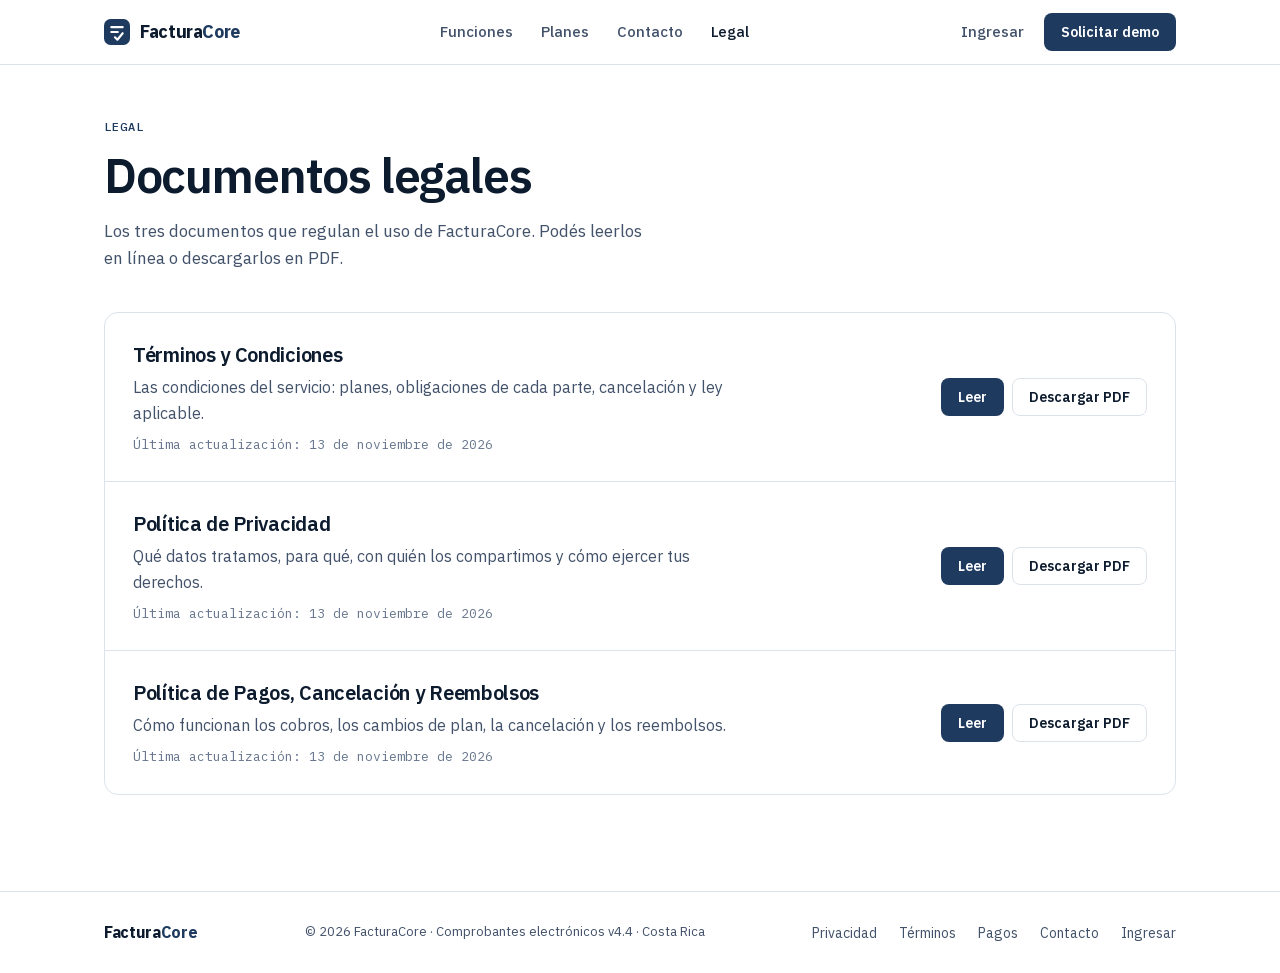
==== legal/index.html @ 4e0f31f1 "feat(site): redesign landing and publish legal documents as PDF - Rediseño de la portada: tipografía" ====
<!DOCTYPE html>
<html lang="es-CR">
<head>
<meta charset="UTF-8">
<meta name="viewport" content="width=device-width, initial-scale=1.0">
<title>Documentos legales · FacturaCore</title>
<meta name="description" content="Política de Privacidad, Términos y Condiciones y Política de Pagos de FacturaCore, para leer en línea o descargar en PDF.">
<meta name="theme-color" content="#1E3A5F">
<link rel="icon" type="image/svg+xml" href="/favicon.svg">
<link rel="stylesheet" href="/assets/site.css">
<link rel="stylesheet" href="/assets/legal.css">
</head>
<body>

<header class="nav">
  <div class="wrap nav-in">
    <a href="/" class="brand" aria-label="FacturaCore, inicio">
      <svg viewBox="0 0 32 32" aria-hidden="true"><rect width="32" height="32" rx="8" fill="#1E3A5F"/><path d="M9 10h14M9 16h8" stroke="#fff" stroke-width="2.6" stroke-linecap="round"/><path d="M13.5 22.5l3 3 6.5-8" fill="none" stroke="#fff" stroke-width="2.6" stroke-linecap="round" stroke-linejoin="round"/></svg>
      <span>Factura<b>Core</b></span>
    </a>
    <nav aria-label="Principal">
      <ul class="nav-links" id="nav-links">
        <li><a href="/#funciones">Funciones</a></li>
        <li><a href="/#planes">Planes</a></li>
        <li><a href="/#contacto">Contacto</a></li>
        <li><a href="/legal" aria-current="page">Legal</a></li>
        <li class="nav-only-mobile"><a href="https://app.facturacore.dedyn.io" target="_blank" rel="noopener">Ingresar</a></li>
      </ul>
    </nav>
    <div class="nav-actions">
      <a href="https://app.facturacore.dedyn.io" target="_blank" rel="noopener" class="nav-login">Ingresar</a>
      <a href="/#contacto" class="btn btn-primary btn-sm">Solicitar demo</a>
      <button class="nav-toggle" id="nav-toggle" type="button" aria-label="Abrir menú" aria-controls="nav-links" aria-expanded="false">
        <svg width="20" height="20" viewBox="0 0 24 24" fill="none" stroke="currentColor" stroke-width="2" stroke-linecap="round" aria-hidden="true"><path d="M4 7h16M4 12h16M4 17h16"/></svg>
      </button>
    </div>
  </div>
</header>

<main>
<div class="wrap">

  <header class="doc-head">
    <p class="eyebrow">Legal</p>
    <h1>Documentos legales</h1>
    <p class="lede">Los tres documentos que regulan el uso de FacturaCore. Podés leerlos en línea o descargarlos en PDF.</p>
  </header>

  <ul class="doc-list">
    <li>
      <div>
        <h2><a href="/legal/terminos">Términos y Condiciones</a></h2>
        <p>Las condiciones del servicio: planes, obligaciones de cada parte, cancelación y ley aplicable.</p>
        <p class="when">Última actualización: 13 de noviembre de 2026</p>
      </div>
      <div class="go">
        <a class="btn btn-primary btn-sm" href="/legal/terminos">Leer</a>
        <a class="btn btn-outline btn-sm" href="/legal/pdf/terminos-y-condiciones.pdf" download>Descargar PDF</a>
      </div>
    </li>
    <li>
      <div>
        <h2><a href="/legal/privacidad">Política de Privacidad</a></h2>
        <p>Qué datos tratamos, para qué, con quién los compartimos y cómo ejercer tus derechos.</p>
        <p class="when">Última actualización: 13 de noviembre de 2026</p>
      </div>
      <div class="go">
        <a class="btn btn-primary btn-sm" href="/legal/privacidad">Leer</a>
        <a class="btn btn-outline btn-sm" href="/legal/pdf/politica-de-privacidad.pdf" download>Descargar PDF</a>
      </div>
    </li>
    <li>
      <div>
        <h2><a href="/legal/pagos">Política de Pagos, Cancelación y Reembolsos</a></h2>
        <p>Cómo funcionan los cobros, los cambios de plan, la cancelación y los reembolsos.</p>
        <p class="when">Última actualización: 13 de noviembre de 2026</p>
      </div>
      <div class="go">
        <a class="btn btn-primary btn-sm" href="/legal/pagos">Leer</a>
        <a class="btn btn-outline btn-sm" href="/legal/pdf/politica-de-pagos.pdf" download>Descargar PDF</a>
      </div>
    </li>
  </ul>

</div>
</main>

<footer class="foot">
  <div class="wrap foot-in">
    <a href="/" class="brand"><span>Factura<b>Core</b></span></a>
    <p class="foot-copy">© 2026 FacturaCore · Comprobantes electrónicos v4.4 · Costa Rica</p>
    <ul class="foot-links">
      <li><a href="/legal/privacidad">Privacidad</a></li>
      <li><a href="/legal/terminos">Términos</a></li>
      <li><a href="/legal/pagos">Pagos</a></li>
      <li><a href="/#contacto">Contacto</a></li>
      <li><a href="https://app.facturacore.dedyn.io" target="_blank" rel="noopener">Ingresar</a></li>
    </ul>
  </div>
</footer>

<script src="/assets/site.js" defer></script>
</body>
</html>
---- assets/site.css ----
/* FacturaCore — estilos compartidos del sitio */

@font-face{font-family:'IBM Plex Sans';font-style:normal;font-weight:400 700;font-display:swap;src:url('/assets/fonts/ibm-plex-sans-400-700-latin.woff2') format('woff2');unicode-range:U+0000-00FF,U+0131,U+0152-0153,U+02BB-02BC,U+02C6,U+02DA,U+02DC,U+0304,U+0308,U+0329,U+2000-206F,U+20AC,U+2122,U+2191,U+2193,U+2212,U+2215,U+FEFF,U+FFFD}
@font-face{font-family:'IBM Plex Sans';font-style:normal;font-weight:400 700;font-display:swap;src:url('/assets/fonts/ibm-plex-sans-400-700-latin-ext.woff2') format('woff2');unicode-range:U+0100-02BA,U+02BD-02C5,U+02C7-02CC,U+02CE-02D7,U+02DD-02FF,U+0304,U+0308,U+0329,U+1D00-1DBF,U+1E00-1E9F,U+1EF2-1EFF,U+2020,U+20A0-20AB,U+20AD-20C4,U+2113,U+2C60-2C7F,U+A720-A7FF}
@font-face{font-family:'IBM Plex Mono';font-style:normal;font-weight:400;font-display:swap;src:url('/assets/fonts/ibm-plex-mono-400-latin.woff2') format('woff2');unicode-range:U+0000-00FF,U+0131,U+0152-0153,U+02BB-02BC,U+02C6,U+02DA,U+02DC,U+0304,U+0308,U+0329,U+2000-206F,U+20AC,U+2122,U+2191,U+2193,U+2212,U+2215,U+FEFF,U+FFFD}
@font-face{font-family:'IBM Plex Mono';font-style:normal;font-weight:400;font-display:swap;src:url('/assets/fonts/ibm-plex-mono-400-latin-ext.woff2') format('woff2');unicode-range:U+0100-02BA,U+02BD-02C5,U+02C7-02CC,U+02CE-02D7,U+02DD-02FF,U+0304,U+0308,U+0329,U+1D00-1DBF,U+1E00-1E9F,U+1EF2-1EFF,U+2020,U+20A0-20AB,U+20AD-20C4,U+2113,U+2C60-2C7F,U+A720-A7FF}
@font-face{font-family:'IBM Plex Mono';font-style:normal;font-weight:500;font-display:swap;src:url('/assets/fonts/ibm-plex-mono-500-latin.woff2') format('woff2');unicode-range:U+0000-00FF,U+0131,U+0152-0153,U+02BB-02BC,U+02C6,U+02DA,U+02DC,U+0304,U+0308,U+0329,U+2000-206F,U+20AC,U+2122,U+2191,U+2193,U+2212,U+2215,U+FEFF,U+FFFD}
@font-face{font-family:'IBM Plex Mono';font-style:normal;font-weight:500;font-display:swap;src:url('/assets/fonts/ibm-plex-mono-500-latin-ext.woff2') format('woff2');unicode-range:U+0100-02BA,U+02BD-02C5,U+02C7-02CC,U+02CE-02D7,U+02DD-02FF,U+0304,U+0308,U+0329,U+1D00-1DBF,U+1E00-1E9F,U+1EF2-1EFF,U+2020,U+20A0-20AB,U+20AD-20C4,U+2113,U+2C60-2C7F,U+A720-A7FF}

*,*::before,*::after{box-sizing:border-box;margin:0;padding:0}

:root{
  color-scheme:light;
  --paper:#FFFFFF;
  --wash:#F5F7FA;
  --tint:#EAF0F7;
  --ink:#0D1B2E;
  --ink-2:#42526A;
  --ink-3:#66758C;
  --line:#DCE2EA;
  --line-2:#EDF0F5;
  --blue:#1E3A5F;
  --blue-d:#152B48;
  --blue-soft:#C9D7E8;
  --amber:#8A5300;
  --amber-bg:#FCEFD3;
  --red:#B3261E;
  --red-bg:#FBE4E1;
  --sans:'IBM Plex Sans',system-ui,-apple-system,'Segoe UI',Roboto,sans-serif;
  --mono:'IBM Plex Mono',ui-monospace,SFMono-Regular,Menlo,Consolas,monospace;
  --wrap:1120px;
  --nav-h:64px;
}

html{scroll-behavior:smooth;-webkit-text-size-adjust:100%}
body{font-family:var(--sans);font-size:1rem;line-height:1.6;color:var(--ink);background:var(--paper);-webkit-font-smoothing:antialiased}
img,svg{max-width:100%}
a{color:var(--blue)}
[hidden]{display:none!important}
:focus-visible{outline:2px solid var(--blue);outline-offset:3px;border-radius:4px}

.wrap{max-width:var(--wrap);margin-inline:auto;padding-inline:24px}
.eyebrow{font-family:var(--mono);font-size:.75rem;font-weight:500;letter-spacing:.08em;text-transform:uppercase;color:var(--blue)}
.title{font-size:clamp(1.75rem,1.2rem + 2vw,2.5rem);font-weight:600;letter-spacing:-.025em;line-height:1.12;text-wrap:balance}
.eyebrow + .title{margin-top:12px}
.lede{font-size:1.0625rem;color:var(--ink-2);max-width:56ch}
.num{font-family:var(--mono);font-variant-numeric:tabular-nums}

/* ── Botones ── */
.btn{display:inline-flex;align-items:center;justify-content:center;gap:8px;min-height:46px;padding:0 22px;border-radius:8px;border:1px solid transparent;font:600 .9375rem/1 var(--sans);text-decoration:none;white-space:nowrap;cursor:pointer;transition:background-color .15s,border-color .15s,color .15s}
.btn-primary{background:var(--blue);color:#fff}
.btn-primary:hover{background:var(--blue-d)}
.btn-outline{background:var(--paper);color:var(--ink);border-color:var(--line)}
.btn-outline:hover{border-color:var(--blue);color:var(--blue)}
.btn-light{background:#fff;color:var(--blue)}
.btn-light:hover{background:var(--tint)}
.btn-sm{min-height:38px;padding:0 16px;font-size:.875rem}

/* ── Navegación ── */
.nav{position:sticky;top:0;z-index:50;background:rgba(255,255,255,.94);backdrop-filter:saturate(1.4) blur(10px);border-bottom:1px solid var(--line)}
.nav-in{height:var(--nav-h);display:flex;align-items:center;justify-content:space-between;gap:24px}
.brand{display:inline-flex;align-items:center;gap:10px;font-size:1.125rem;font-weight:700;letter-spacing:-.02em;color:var(--ink);text-decoration:none}
.brand svg{width:26px;height:26px;flex-shrink:0}
.brand b{font-weight:700;color:var(--blue)}
.nav-links{display:flex;align-items:center;gap:28px;list-style:none}
.nav-links a{font-size:.9375rem;font-weight:500;color:var(--ink-2);text-decoration:none}
.nav-links a:hover,.nav-links a[aria-current="page"]{color:var(--ink)}
.nav-actions{display:flex;align-items:center;gap:8px}
.nav-login{font-size:.9375rem;font-weight:500;color:var(--ink-2);text-decoration:none;padding:8px 12px;border-radius:8px}
.nav-login:hover{color:var(--ink);background:var(--wash)}
.nav-toggle{display:none;width:42px;height:42px;align-items:center;justify-content:center;background:none;border:1px solid var(--line);border-radius:8px;color:var(--ink);cursor:pointer}
.nav-only-mobile{display:none}

/* ── Hero ── */
.hero-head{padding-block:76px 0;text-align:center}
.hero-head .eyebrow{color:var(--ink-2);letter-spacing:.06em}
.hero-head h1{margin:18px auto 0;font-size:clamp(2.25rem,1.1rem + 4.6vw,4rem);font-weight:600;letter-spacing:-.035em;line-height:1.04;text-wrap:balance}
.hero-head h1 span{color:var(--blue)}
.hero-head .lede{margin:22px auto 0;font-size:clamp(1.0625rem,1rem + .3vw,1.1875rem);max-width:46ch}
.hero-actions{margin-top:30px;display:flex;flex-wrap:wrap;justify-content:center;gap:12px}

.hero-stage{margin-top:56px;padding-bottom:64px;border-bottom:1px solid var(--line);
  background:
    linear-gradient(var(--paper),var(--paper)) top/100% 140px no-repeat,
    repeating-linear-gradient(to bottom,transparent 0 31px,rgba(30,58,95,.07) 31px 32px),
    var(--tint)}
.stage-caption{margin-top:18px;text-align:center;font-family:var(--mono);font-size:.75rem;color:var(--ink-2)}

/* ── Vista ilustrativa del sistema ── */
.app{max-width:980px;margin-inline:auto;background:var(--paper);border:1px solid var(--line);border-radius:14px;overflow:hidden;box-shadow:0 1px 2px rgba(13,27,46,.06),0 28px 60px -28px rgba(13,27,46,.38)}
.app-bar{position:relative;display:flex;align-items:center;height:42px;padding-inline:16px;background:var(--wash);border-bottom:1px solid var(--line)}
.app-dots{display:flex;gap:6px}
.app-dots i{width:10px;height:10px;border-radius:50%;background:var(--line)}
.app-name{position:absolute;inset-inline:0;text-align:center;font-size:.8125rem;font-weight:500;color:var(--ink-3);pointer-events:none}
.app-body{display:grid;grid-template-columns:188px minmax(0,1fr)}
.app-side{padding:18px 12px;background:var(--wash);border-right:1px solid var(--line)}
.app-side .brand{font-size:.9375rem;padding:0 8px 14px;margin-bottom:10px;border-bottom:1px solid var(--line);display:flex}
.app-side ul{list-style:none;display:grid;gap:2px}
.app-side li{display:flex;align-items:center;gap:10px;padding:9px 10px;border-radius:7px;font-size:.875rem;font-weight:500;color:var(--ink-2);white-space:nowrap}
.app-side li svg{width:16px;height:16px;flex-shrink:0}
.app-side li.on{background:var(--paper);color:var(--blue);font-weight:600;box-shadow:inset 0 0 0 1px var(--line)}
.app-main{padding:24px 28px 26px;min-width:0}
.app-head{display:flex;align-items:baseline;justify-content:space-between;gap:12px;flex-wrap:wrap}
.app-head h2{font-size:1.125rem;font-weight:600;letter-spacing:-.01em}
.app-head span{font-family:var(--mono);font-size:.8125rem;color:var(--ink-3)}
.stats{margin-top:18px;display:grid;grid-template-columns:repeat(4,minmax(0,1fr));border:1px solid var(--line);border-radius:10px;overflow:hidden}
.stat{padding:14px 16px;border-left:1px solid var(--line)}
.stat:first-child{border-left:0}
.stat dt{font-size:.8125rem;color:var(--ink-2)}
.stat dd{margin-top:4px;font-family:var(--mono);font-size:1.75rem;font-weight:500;line-height:1.1;font-variant-numeric:tabular-nums}
.stat .is-blue{color:var(--blue)}
.stat .is-amber{color:var(--amber)}
.stat .is-red{color:var(--red)}

.chart-card{margin-top:22px}
.chart-title{display:flex;align-items:baseline;justify-content:space-between;gap:12px;font-size:.9375rem;font-weight:600}
.chart-title span{font-family:var(--mono);font-size:.75rem;font-weight:400;color:var(--ink-3)}
.chart{margin-top:14px;display:grid;grid-template-columns:auto minmax(0,1fr);column-gap:12px}
.chart-y{height:150px;display:flex;flex-direction:column;justify-content:space-between;text-align:right;font-family:var(--mono);font-size:.6875rem;line-height:1;color:var(--ink-3)}
.chart-y span:first-child{transform:translateY(-35%)}
.chart-y span:nth-child(2){transform:translateY(0)}
.chart-y span:last-child{transform:translateY(35%)}
.chart-plot{height:150px;display:flex;align-items:flex-end;gap:clamp(8px,2.4vw,26px);padding-inline:clamp(6px,2vw,22px);
  background:linear-gradient(var(--line),var(--line)) 0 0/100% 1px no-repeat,linear-gradient(var(--line-2),var(--line-2)) 0 50%/100% 1px no-repeat,linear-gradient(var(--line),var(--line)) 0 100%/100% 1px no-repeat}
.chart-plot i{position:relative;flex:1;border-radius:4px 4px 0 0;background:var(--blue-soft)}
.chart-plot i.now{background:var(--blue)}
.chart-plot i b{position:absolute;bottom:calc(100% + 6px);left:50%;transform:translateX(-50%);font:500 .75rem/1 var(--mono);color:var(--blue);white-space:nowrap}
.chart-x{grid-column:2;margin-top:8px;display:flex;gap:clamp(8px,2.4vw,26px);padding-inline:clamp(6px,2vw,22px);font-family:var(--mono);font-size:.6875rem;color:var(--ink-3)}
.chart-x span{flex:1;text-align:center}

/* ── Secciones ── */
.section{padding-block:96px}
.section-head{max-width:720px}
.section-head .title{margin-top:12px}
.section-head .lede{margin-top:14px}

/* ── Funciones ── */
.features{margin-top:24px}
.feature{display:grid;grid-template-columns:minmax(0,5fr) minmax(0,6fr);gap:clamp(32px,6vw,88px);align-items:center;padding-block:56px;border-top:1px solid var(--line)}
.feature:first-child{border-top:0}
.feature.flip .feature-art{order:-1}
.feature h3{margin-top:12px;font-size:clamp(1.5rem,1.2rem + 1.1vw,1.9375rem);font-weight:600;letter-spacing:-.02em;line-height:1.15;text-wrap:balance}
.feature p{margin-top:14px;color:var(--ink-2);max-width:44ch}
.feature-art{padding:clamp(18px,3.2vw,36px);border-radius:14px;background:repeating-linear-gradient(to bottom,transparent 0 31px,rgba(30,58,95,.06) 31px 32px),var(--wash)}

.panel{background:var(--paper);border:1px solid var(--line);border-radius:10px;box-shadow:0 14px 30px -20px rgba(13,27,46,.3)}
.panel-head{display:flex;align-items:center;justify-content:space-between;gap:12px;padding:12px 16px;border-bottom:1px solid var(--line);font-size:.875rem;font-weight:600}
.chip{display:inline-flex;align-items:center;gap:6px;padding:5px 10px;border-radius:6px;background:var(--tint);color:var(--blue);font-size:.75rem;font-weight:600;white-space:nowrap}
.chip-solid{background:var(--blue);color:#fff}
.kv{display:flex;align-items:baseline;justify-content:space-between;gap:16px;padding:11px 16px;border-bottom:1px solid var(--line-2);font-size:.875rem}
.kv:last-child{border-bottom:0}
.kv dt{color:var(--ink-2)}
.kv dd{font-family:var(--mono);font-variant-numeric:tabular-nums;text-align:right}
.kv dd.muted{font-family:var(--sans);color:var(--ink-3)}
.kv.total{border-top:1px solid var(--line);background:var(--wash)}
.kv.total dt{font-weight:600;color:var(--ink)}
.kv.total dd{font-size:1.0625rem;font-weight:500;color:var(--blue)}
.kv.lead dd{font-size:1.375rem;font-weight:500;color:var(--blue)}

.track{list-style:none;display:grid;grid-template-columns:repeat(3,1fr);margin-top:14px;padding:14px 8px 12px;background:var(--paper);border:1px solid var(--line);border-radius:10px}
.track li{position:relative;padding-top:20px;text-align:center;font-size:.75rem;font-weight:500;color:var(--ink-2);line-height:1.3}
.track li::before{content:'';position:absolute;top:0;left:50%;width:10px;height:10px;margin-left:-5px;border-radius:50%;background:var(--blue);z-index:1}
.track li::after{content:'';position:absolute;top:4px;left:-50%;width:100%;height:2px;background:var(--blue)}
.track li:first-child::after{display:none}
.track li.now{color:var(--blue);font-weight:600}
.track li.now::before{box-shadow:0 0 0 4px var(--tint)}

.orgs{list-style:none}
.orgs li{display:flex;align-items:center;gap:12px;padding:13px 16px;border-bottom:1px solid var(--line-2);font-size:.875rem;color:var(--ink-2)}
.orgs li:last-child{border-bottom:0}
.orgs li::before{content:'';width:28px;height:28px;border-radius:7px;background:var(--line-2);flex-shrink:0}
.orgs li span{margin-left:auto;font-size:.75rem;color:var(--ink-3)}
.orgs li.on{color:var(--ink);font-weight:600;background:var(--wash)}
.orgs li.on::before{background:var(--blue)}
.orgs li.on span{color:var(--blue);font-weight:600}

/* ── Planes ── */
.plans-section{background:var(--wash);border-block:1px solid var(--line)}
.plans{margin-top:44px;display:grid;grid-template-columns:repeat(3,minmax(0,1fr));background:var(--paper);border:1px solid var(--line);border-radius:14px;overflow:hidden}
.plan{display:flex;flex-direction:column;padding:32px 28px 28px;border-left:1px solid var(--line)}
.plan:first-child{border-left:0}
.plan h3{font-size:1.25rem;font-weight:600;letter-spacing:-.01em}
.plan-for{margin-top:4px;min-height:3.1em;font-size:.9375rem;color:var(--ink-2);line-height:1.5}
.plan-price{margin-top:18px;display:flex;align-items:baseline;flex-wrap:wrap;gap:4px 8px}
.plan-price strong{font-family:var(--mono);font-size:clamp(2rem,1.6rem + 1.2vw,2.5rem);font-weight:500;letter-spacing:-.03em;line-height:1;font-variant-numeric:tabular-nums}
.plan-price span{font-size:.9375rem;color:var(--ink-2)}
.plan-tax{margin-top:6px;font-family:var(--mono);font-size:.8125rem;color:var(--ink-3)}
.plan-specs{margin:22px 0 26px;border-top:1px solid var(--line)}
.plan-specs div{display:flex;justify-content:space-between;gap:16px;padding:11px 0;border-bottom:1px solid var(--line-2);font-size:.9375rem}
.plan-specs dt{color:var(--ink-2)}
.plan-specs dd{font-weight:600;text-align:right}
.plan-specs dd small{display:block;font-size:.8125rem;font-weight:400;color:var(--ink-2)}
.plan .btn{margin-top:auto}
.includes{margin-top:20px;padding:24px 28px;background:var(--paper);border:1px solid var(--line);border-radius:14px}
.includes h3{font-size:.9375rem;font-weight:600}
.includes ul{margin-top:14px;list-style:none;display:grid;grid-template-columns:repeat(auto-fit,minmax(280px,1fr));gap:10px 28px}
.includes li{position:relative;padding-left:26px;font-size:.9375rem;color:var(--ink-2)}
.includes li::before{content:'';position:absolute;left:0;top:.28em;width:16px;height:16px;background:var(--blue);-webkit-mask:url("data:image/svg+xml,%3Csvg xmlns='http://www.w3.org/2000/svg' viewBox='0 0 24 24' fill='none' stroke='black' stroke-width='3' stroke-linecap='round' stroke-linejoin='round'%3E%3Cpath d='M4.5 12.75l6 6 9-13.5'/%3E%3C/svg%3E") center/contain no-repeat;mask:url("data:image/svg+xml,%3Csvg xmlns='http://www.w3.org/2000/svg' viewBox='0 0 24 24' fill='none' stroke='black' stroke-width='3' stroke-linecap='round' stroke-linejoin='round'%3E%3Cpath d='M4.5 12.75l6 6 9-13.5'/%3E%3C/svg%3E") center/contain no-repeat}
.plans-note{margin-top:18px;font-size:.875rem;color:var(--ink-2);max-width:78ch}

/* ── Contacto y pasos ── */
.start{display:grid;grid-template-columns:minmax(0,6fr) minmax(0,5fr);gap:clamp(32px,6vw,80px);align-items:start}
.steps{margin-top:32px;list-style:none;counter-reset:paso}
.steps li{counter-increment:paso;display:grid;grid-template-columns:52px minmax(0,1fr);gap:4px 16px;padding-block:22px;border-top:1px solid var(--line)}
.steps li:last-child{border-bottom:1px solid var(--line)}
.steps li::before{content:counter(paso,decimal-leading-zero);grid-row:span 2;font-family:var(--mono);font-size:1.125rem;font-weight:500;color:var(--blue);line-height:1.5}
.steps strong{font-size:1.0625rem;font-weight:600}
.steps p{color:var(--ink-2)}
.cta{scroll-margin-top:calc(var(--nav-h) + 24px);padding:clamp(28px,4vw,44px);border-radius:14px;background:var(--blue);color:#fff}
.cta h2{font-size:clamp(1.625rem,1.3rem + 1.2vw,2.125rem);font-weight:600;letter-spacing:-.025em;line-height:1.12}
.cta p{margin-top:12px;color:#D6E0EC;max-width:36ch}
.cta .btn{margin-top:26px}
.cta-mail{display:block;margin-top:18px;font-family:var(--mono);font-size:.875rem;color:#D6E0EC;overflow-wrap:anywhere}
.cta-mail a{color:#fff}

/* ── Pie ── */
.foot{border-top:1px solid var(--line);background:var(--paper)}
.foot-in{display:flex;flex-wrap:wrap;align-items:center;justify-content:space-between;gap:16px 32px;padding-block:28px}
.foot .brand{font-size:1rem}
.foot-copy{font-size:.8125rem;color:var(--ink-2)}
.foot-links{display:flex;flex-wrap:wrap;gap:8px 22px;list-style:none}
.foot-links a{font-size:.875rem;color:var(--ink-2);text-decoration:none}
.foot-links a:hover{color:var(--ink);text-decoration:underline}

section[id],[id].anchor{scroll-margin-top:calc(var(--nav-h) + 16px)}

/* ── Adaptación ── */
@media(max-width:900px){
  .feature,.start{grid-template-columns:minmax(0,1fr)}
  .feature.flip .feature-art{order:0}
  .feature{padding-block:44px}
  .plans{grid-template-columns:minmax(0,1fr)}
  .plan{border-left:0;border-top:1px solid var(--line)}
  .plan:first-child{border-top:0}
  .plan-for{min-height:0}
  .section{padding-block:72px}
}
@media(max-width:760px){
  .nav-links{display:none;position:absolute;top:100%;left:0;right:0;flex-direction:column;align-items:stretch;gap:0;padding:6px 24px 14px;background:var(--paper);border-bottom:1px solid var(--line);box-shadow:0 18px 30px -18px rgba(13,27,46,.25)}
  .nav-links.open{display:flex}
  .nav-links a{display:block;padding:13px 0;border-bottom:1px solid var(--line-2);font-size:1rem}
  .nav-links li:last-child a{border-bottom:0}
  .nav-toggle{display:inline-flex}
  .nav-login{display:none}
  .nav-only-mobile{display:block}
  .hero-head{padding-top:52px}
  .hero-stage{margin-top:40px;padding-bottom:44px;background-size:100% 90px,auto,auto}
  .app-body{grid-template-columns:minmax(0,1fr)}
  .app-side{display:none}
  .app-main{padding:18px 16px 20px}
  .stats{grid-template-columns:repeat(2,minmax(0,1fr))}
  .stat:nth-child(odd){border-left:0}
  .stat:nth-child(n+3){border-top:1px solid var(--line)}
  .stat dd{font-size:1.5rem}
  .plan{padding:26px 20px 24px}
  .includes{padding:20px}
}
@media(max-width:420px){
  .hero-actions .btn{width:100%}
  .nav-in{gap:10px}
  .nav .brand{gap:8px;font-size:1rem}
  .nav .brand svg{width:22px;height:22px}
  .nav-actions .btn{padding-inline:12px;font-size:.8125rem}
  .nav-toggle{width:38px;height:38px}
}
@media(prefers-reduced-motion:reduce){
  html{scroll-behavior:auto}
  *,*::before,*::after{transition:none!important}
}
---- assets/legal.css ----
/* FacturaCore — documentos legales: lectura en pantalla, visor PDF e impresión */

.print-head{display:none}

.doc-head{padding-top:52px}
.crumbs{font-family:var(--mono);font-size:.8125rem;color:var(--ink-3)}
.crumbs a{color:var(--ink-2);text-decoration:none}
.crumbs a:hover{text-decoration:underline}
.doc-head h1{margin-top:14px;max-width:20ch;font-size:clamp(2rem,1.3rem + 2.6vw,3rem);font-weight:600;letter-spacing:-.03em;line-height:1.08;text-wrap:balance}
.doc-head .lede{margin-top:16px}
.doc-meta{margin-top:20px;display:flex;flex-wrap:wrap;gap:4px 28px;font-family:var(--mono);font-size:.8125rem;color:var(--ink-2)}

.doc-bar{margin-top:32px;display:flex;flex-wrap:wrap;align-items:flex-end;justify-content:space-between;gap:8px 16px;border-bottom:1px solid var(--line)}
.tabs{display:flex;gap:4px}
.tab{appearance:none;margin-bottom:-1px;padding:12px 14px;background:none;border:0;border-bottom:2px solid transparent;font:600 .9375rem/1.2 var(--sans);color:var(--ink-2);cursor:pointer}
.tab:hover{color:var(--ink)}
.tab[aria-selected="true"]{color:var(--blue);border-bottom-color:var(--blue)}
.doc-bar .btn{margin-bottom:10px}

.doc-layout{display:grid;grid-template-columns:220px minmax(0,1fr);gap:64px;align-items:start;padding-block:40px 96px}
.doc-layout.is-pdf{grid-template-columns:minmax(0,1fr)}
.doc-layout.is-pdf .toc{display:none}

.toc{position:sticky;top:calc(var(--nav-h) + 24px);max-height:calc(100vh - var(--nav-h) - 48px);overflow:auto}
.toc-label{margin-bottom:10px;font-family:var(--mono);font-size:.75rem;font-weight:500;letter-spacing:.08em;text-transform:uppercase;color:var(--ink-3)}
.toc a{display:block;padding:6px 0 6px 14px;border-left:2px solid var(--line);font-size:.875rem;line-height:1.35;color:var(--ink-2);text-decoration:none}
.toc a:hover{color:var(--ink)}
.toc a.active{border-left-color:var(--blue);color:var(--blue);font-weight:600}

/* ── Texto del documento ── */
.doc{max-width:720px}
.doc section{padding-top:40px;scroll-margin-top:calc(var(--nav-h) + 8px)}
.doc h2{display:flex;gap:12px;font-size:1.3125rem;font-weight:600;letter-spacing:-.015em;line-height:1.25}
.doc h2 .n{flex-shrink:0;min-width:1.6em;padding-top:.22em;font-family:var(--mono);font-size:.9375rem;font-weight:500;letter-spacing:0;color:var(--blue)}
.doc p{margin-top:12px;color:var(--ink-2)}
.doc ul,.doc ol{margin-top:12px;padding-left:22px;color:var(--ink-2)}
.doc li{margin-top:6px}
.doc strong{font-weight:600;color:var(--ink)}
.doc a{text-underline-offset:2px}

.summary{padding:22px 24px;border-radius:12px;background:var(--tint)}
.summary h2{display:block;font-family:var(--mono);font-size:.75rem;font-weight:500;letter-spacing:.08em;text-transform:uppercase;color:var(--blue)}
.summary ul{margin-top:10px;color:var(--ink)}
.summary .fine{margin-top:12px;font-size:.875rem;color:var(--ink-2)}

.tw{margin-top:16px;overflow-x:auto;border:1px solid var(--line);border-radius:10px}
.doc table{width:100%;min-width:520px;border-collapse:collapse;font-size:.9375rem}
.doc th{padding:10px 14px;background:var(--wash);border-bottom:1px solid var(--line);text-align:left;font-size:.8125rem;font-weight:600;color:var(--ink-2)}
.doc td{padding:12px 14px;border-bottom:1px solid var(--line-2);vertical-align:top;color:var(--ink-2);line-height:1.5}
.doc tr:last-child td{border-bottom:0}
.doc td.num,.doc th.num{font-family:var(--mono);font-variant-numeric:tabular-nums;white-space:nowrap;text-align:right}
.doc td.num.total{font-weight:500;color:var(--ink)}

.contact-card{margin-top:16px;padding:18px 20px;border:1px solid var(--line);border-radius:10px;background:var(--wash);font-size:.9375rem;line-height:1.8;color:var(--ink-2)}

.doc-others{margin-top:56px;padding-top:28px;border-top:1px solid var(--line)}
.doc-others h2{display:block;font-family:var(--mono);font-size:.75rem;font-weight:500;letter-spacing:.08em;text-transform:uppercase;color:var(--ink-3)}
.doc-others ul{margin-top:12px;padding:0;list-style:none;display:flex;flex-wrap:wrap;gap:8px 24px}
.doc-others li{margin:0}
.doc-others a{font-weight:600;text-decoration:none}
.doc-others a:hover{text-decoration:underline}

/* ── Visor PDF ── */
.viewer{border:1px solid var(--line);border-radius:12px;overflow:hidden;background:#E6EAF0}
.pv-bar{display:flex;flex-wrap:wrap;align-items:center;justify-content:space-between;gap:8px 16px;padding:10px 14px;background:var(--paper);border-bottom:1px solid var(--line)}
.pv-group{display:flex;align-items:center;gap:8px}
.pv-btn{display:inline-flex;align-items:center;justify-content:center;width:36px;height:36px;background:var(--paper);border:1px solid var(--line);border-radius:8px;font:500 1.125rem/1 var(--mono);color:var(--ink);cursor:pointer}
.pv-btn:hover:not(:disabled){border-color:var(--blue);color:var(--blue)}
.pv-btn:disabled{opacity:.4;cursor:default}
.pv-zoom{min-width:56px;text-align:center;font-family:var(--mono);font-size:.8125rem;color:var(--ink-2)}
.pv-count{margin-left:10px;font-family:var(--mono);font-size:.8125rem;color:var(--ink-2);white-space:nowrap}
.pv-link{padding:8px 10px;border-radius:8px;font-size:.875rem;font-weight:600;text-decoration:none}
.pv-link:hover{background:var(--wash)}
.pv-scroll{height:min(80vh,1040px);overflow:auto;padding:24px 16px}
.pv-stack{display:flex;flex-direction:column;align-items:center;gap:20px;width:max-content;min-width:100%}
.pv-page{background:#fff;box-shadow:0 1px 3px rgba(13,27,46,.18),0 14px 28px -16px rgba(13,27,46,.35)}
.pv-page canvas{display:block}
.pv-status{padding:48px 16px;text-align:center;color:var(--ink-2)}

/* ── Índice de documentos ── */
.doc-list{margin-block:40px 96px;border:1px solid var(--line);border-radius:14px;overflow:hidden;list-style:none}
.doc-list li{display:grid;grid-template-columns:minmax(0,1fr) auto;gap:8px 32px;align-items:center;padding:26px 28px;border-top:1px solid var(--line)}
.doc-list li:first-child{border-top:0}
.doc-list h2{font-size:1.25rem;font-weight:600;letter-spacing:-.015em}
.doc-list h2 a{color:var(--ink);text-decoration:none}
.doc-list h2 a:hover{color:var(--blue)}
.doc-list p{margin-top:4px;color:var(--ink-2);max-width:60ch}
.doc-list .when{margin-top:8px;font-family:var(--mono);font-size:.8125rem;color:var(--ink-3)}
.doc-list .go{display:flex;flex-wrap:wrap;gap:8px}

@media(max-width:900px){
  .doc-layout{grid-template-columns:minmax(0,1fr);gap:0;padding-block:28px 72px}
  .toc{display:none}
  .doc-list li{grid-template-columns:minmax(0,1fr);padding:22px 20px}
}
@media(max-width:560px){
  .doc-head{padding-top:36px}
  .pv-scroll{padding:14px 8px;height:72vh}
  .pv-count{margin-left:2px}
  .pv-link{padding-inline:6px}
}

/* ── Impresión: de aquí sale el PDF oficial de cada documento ── */
@page{size:Letter;margin:19mm 19mm 22mm}
@page{@bottom-right{content:"Página " counter(page) " de " counter(pages);font:7.5pt 'IBM Plex Mono',monospace;color:#66758C}}

@media print{
  html{font-size:10.5pt}
  body{background:#fff;-webkit-print-color-adjust:exact;print-color-adjust:exact}
  .nav,.foot,.toc,.doc-bar,.viewer,.crumbs,.doc-others{display:none!important}
  .wrap{max-width:none;padding-inline:0}
  .print-head{display:flex;align-items:center;justify-content:space-between;padding-bottom:9pt;margin-bottom:22pt;border-bottom:.75pt solid var(--line);font-size:9pt;color:var(--ink-2)}
  .print-head .brand{font-size:12pt}
  .print-head .brand svg{width:16pt;height:16pt}
  .doc-head{padding-top:0}
  .doc-head h1{margin-top:0;max-width:none;font-size:23pt}
  .doc-head .lede{margin-top:9pt;max-width:none;font-size:11pt}
  .doc-meta{margin-top:10pt;font-size:8pt}
  .doc-layout{display:block;padding-block:20pt 0}
  .doc,.doc[hidden]{display:block!important;max-width:none}
  .doc section{padding-top:18pt}
  .doc h2{font-size:12.5pt;break-after:avoid}
  .doc h2 .n{font-size:9.5pt}
  .doc p,.doc li{orphans:3;widows:3}
  .doc p{margin-top:6pt}
  .doc ul,.doc ol{margin-top:6pt}
  .doc li{margin-top:3pt}
  .doc a{color:inherit;text-decoration:none}
  .summary{padding:12pt 14pt;border-radius:6pt;break-inside:avoid}
  .summary h2{font-size:7.5pt}
  .tw{margin-top:9pt;overflow:visible;border-radius:5pt;break-inside:avoid}
  .doc table{min-width:0;font-size:9pt}
  .doc th{padding:5pt 8pt;font-size:8pt}
  .doc td{padding:6pt 8pt}
  .doc tr{break-inside:avoid}
  .contact-card{margin-top:9pt;padding:10pt 12pt;border-radius:5pt;break-inside:avoid;font-size:9.5pt}
}
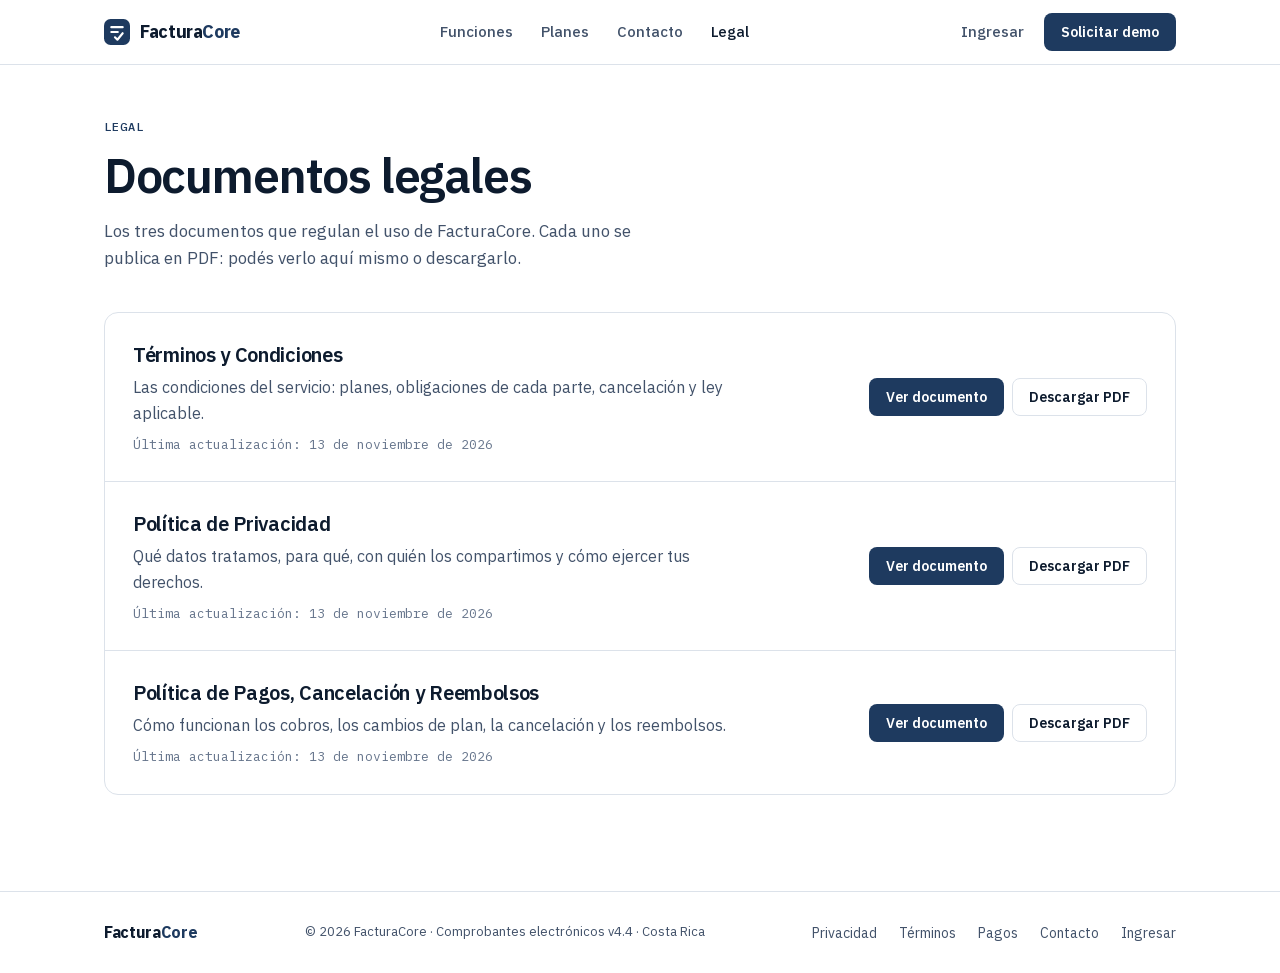
==== commit c4836fa2: "feat(legal): publish legal documents as PDF only with rewritten text - Las paginas legales muestran " ====
--- a/legal/index.html
+++ b/legal/index.html
@@ -4,7 +4,7 @@
 <meta charset="UTF-8">
 <meta name="viewport" content="width=device-width, initial-scale=1.0">
 <title>Documentos legales · FacturaCore</title>
-<meta name="description" content="Política de Privacidad, Términos y Condiciones y Política de Pagos de FacturaCore, para leer en línea o descargar en PDF.">
+<meta name="description" content="Política de Privacidad, Términos y Condiciones y Política de Pagos de FacturaCore, para ver en línea o descargar en PDF.">
 <meta name="theme-color" content="#1E3A5F">
 <link rel="icon" type="image/svg+xml" href="/favicon.svg">
 <link rel="stylesheet" href="/assets/site.css">
@@ -43,7 +43,7 @@
   <header class="doc-head">
     <p class="eyebrow">Legal</p>
     <h1>Documentos legales</h1>
-    <p class="lede">Los tres documentos que regulan el uso de FacturaCore. Podés leerlos en línea o descargarlos en PDF.</p>
+    <p class="lede">Los tres documentos que regulan el uso de FacturaCore. Cada uno se publica en PDF: podés verlo aquí mismo o descargarlo.</p>
   </header>
 
   <ul class="doc-list">
@@ -54,7 +54,7 @@
         <p class="when">Última actualización: 13 de noviembre de 2026</p>
       </div>
       <div class="go">
-        <a class="btn btn-primary btn-sm" href="/legal/terminos">Leer</a>
+        <a class="btn btn-primary btn-sm" href="/legal/terminos">Ver documento</a>
         <a class="btn btn-outline btn-sm" href="/legal/pdf/terminos-y-condiciones.pdf" download>Descargar PDF</a>
       </div>
     </li>
@@ -65,7 +65,7 @@
         <p class="when">Última actualización: 13 de noviembre de 2026</p>
       </div>
       <div class="go">
-        <a class="btn btn-primary btn-sm" href="/legal/privacidad">Leer</a>
+        <a class="btn btn-primary btn-sm" href="/legal/privacidad">Ver documento</a>
         <a class="btn btn-outline btn-sm" href="/legal/pdf/politica-de-privacidad.pdf" download>Descargar PDF</a>
       </div>
     </li>
@@ -76,7 +76,7 @@
         <p class="when">Última actualización: 13 de noviembre de 2026</p>
       </div>
       <div class="go">
-        <a class="btn btn-primary btn-sm" href="/legal/pagos">Leer</a>
+        <a class="btn btn-primary btn-sm" href="/legal/pagos">Ver documento</a>
         <a class="btn btn-outline btn-sm" href="/legal/pdf/politica-de-pagos.pdf" download>Descargar PDF</a>
       </div>
     </li>
--- a/assets/legal.css
+++ b/assets/legal.css
@@ -1,6 +1,4 @@
-/* FacturaCore — documentos legales: lectura en pantalla, visor PDF e impresión */
-
-.print-head{display:none}
+/* FacturaCore — páginas legales: cada documento se publica únicamente en PDF */
 
 .doc-head{padding-top:52px}
 .crumbs{font-family:var(--mono);font-size:.8125rem;color:var(--ink-3)}
@@ -8,60 +6,11 @@
 .crumbs a:hover{text-decoration:underline}
 .doc-head h1{margin-top:14px;max-width:20ch;font-size:clamp(2rem,1.3rem + 2.6vw,3rem);font-weight:600;letter-spacing:-.03em;line-height:1.08;text-wrap:balance}
 .doc-head .lede{margin-top:16px}
-.doc-meta{margin-top:20px;display:flex;flex-wrap:wrap;gap:4px 28px;font-family:var(--mono);font-size:.8125rem;color:var(--ink-2)}
-
-.doc-bar{margin-top:32px;display:flex;flex-wrap:wrap;align-items:flex-end;justify-content:space-between;gap:8px 16px;border-bottom:1px solid var(--line)}
-.tabs{display:flex;gap:4px}
-.tab{appearance:none;margin-bottom:-1px;padding:12px 14px;background:none;border:0;border-bottom:2px solid transparent;font:600 .9375rem/1.2 var(--sans);color:var(--ink-2);cursor:pointer}
-.tab:hover{color:var(--ink)}
-.tab[aria-selected="true"]{color:var(--blue);border-bottom-color:var(--blue)}
-.doc-bar .btn{margin-bottom:10px}
-
-.doc-layout{display:grid;grid-template-columns:220px minmax(0,1fr);gap:64px;align-items:start;padding-block:40px 96px}
-.doc-layout.is-pdf{grid-template-columns:minmax(0,1fr)}
-.doc-layout.is-pdf .toc{display:none}
-
-.toc{position:sticky;top:calc(var(--nav-h) + 24px);max-height:calc(100vh - var(--nav-h) - 48px);overflow:auto}
-.toc-label{margin-bottom:10px;font-family:var(--mono);font-size:.75rem;font-weight:500;letter-spacing:.08em;text-transform:uppercase;color:var(--ink-3)}
-.toc a{display:block;padding:6px 0 6px 14px;border-left:2px solid var(--line);font-size:.875rem;line-height:1.35;color:var(--ink-2);text-decoration:none}
-.toc a:hover{color:var(--ink)}
-.toc a.active{border-left-color:var(--blue);color:var(--blue);font-weight:600}
-
-/* ── Texto del documento ── */
-.doc{max-width:720px}
-.doc section{padding-top:40px;scroll-margin-top:calc(var(--nav-h) + 8px)}
-.doc h2{display:flex;gap:12px;font-size:1.3125rem;font-weight:600;letter-spacing:-.015em;line-height:1.25}
-.doc h2 .n{flex-shrink:0;min-width:1.6em;padding-top:.22em;font-family:var(--mono);font-size:.9375rem;font-weight:500;letter-spacing:0;color:var(--blue)}
-.doc p{margin-top:12px;color:var(--ink-2)}
-.doc ul,.doc ol{margin-top:12px;padding-left:22px;color:var(--ink-2)}
-.doc li{margin-top:6px}
-.doc strong{font-weight:600;color:var(--ink)}
-.doc a{text-underline-offset:2px}
-
-.summary{padding:22px 24px;border-radius:12px;background:var(--tint)}
-.summary h2{display:block;font-family:var(--mono);font-size:.75rem;font-weight:500;letter-spacing:.08em;text-transform:uppercase;color:var(--blue)}
-.summary ul{margin-top:10px;color:var(--ink)}
-.summary .fine{margin-top:12px;font-size:.875rem;color:var(--ink-2)}
-
-.tw{margin-top:16px;overflow-x:auto;border:1px solid var(--line);border-radius:10px}
-.doc table{width:100%;min-width:520px;border-collapse:collapse;font-size:.9375rem}
-.doc th{padding:10px 14px;background:var(--wash);border-bottom:1px solid var(--line);text-align:left;font-size:.8125rem;font-weight:600;color:var(--ink-2)}
-.doc td{padding:12px 14px;border-bottom:1px solid var(--line-2);vertical-align:top;color:var(--ink-2);line-height:1.5}
-.doc tr:last-child td{border-bottom:0}
-.doc td.num,.doc th.num{font-family:var(--mono);font-variant-numeric:tabular-nums;white-space:nowrap;text-align:right}
-.doc td.num.total{font-weight:500;color:var(--ink)}
-
-.contact-card{margin-top:16px;padding:18px 20px;border:1px solid var(--line);border-radius:10px;background:var(--wash);font-size:.9375rem;line-height:1.8;color:var(--ink-2)}
-
-.doc-others{margin-top:56px;padding-top:28px;border-top:1px solid var(--line)}
-.doc-others h2{display:block;font-family:var(--mono);font-size:.75rem;font-weight:500;letter-spacing:.08em;text-transform:uppercase;color:var(--ink-3)}
-.doc-others ul{margin-top:12px;padding:0;list-style:none;display:flex;flex-wrap:wrap;gap:8px 24px}
-.doc-others li{margin:0}
-.doc-others a{font-weight:600;text-decoration:none}
-.doc-others a:hover{text-decoration:underline}
+.doc-bar{margin-top:28px;display:flex;flex-wrap:wrap;align-items:center;justify-content:space-between;gap:12px 24px}
+.doc-meta{display:flex;flex-wrap:wrap;gap:4px 28px;font-family:var(--mono);font-size:.8125rem;color:var(--ink-2)}
 
 /* ── Visor PDF ── */
-.viewer{border:1px solid var(--line);border-radius:12px;overflow:hidden;background:#E6EAF0}
+.viewer{margin-top:24px;border:1px solid var(--line);border-radius:12px;overflow:hidden;background:#E6EAF0}
 .pv-bar{display:flex;flex-wrap:wrap;align-items:center;justify-content:space-between;gap:8px 16px;padding:10px 14px;background:var(--paper);border-bottom:1px solid var(--line)}
 .pv-group{display:flex;align-items:center;gap:8px}
 .pv-btn{display:inline-flex;align-items:center;justify-content:center;width:36px;height:36px;background:var(--paper);border:1px solid var(--line);border-radius:8px;font:500 1.125rem/1 var(--mono);color:var(--ink);cursor:pointer}
@@ -71,11 +20,17 @@
 .pv-count{margin-left:10px;font-family:var(--mono);font-size:.8125rem;color:var(--ink-2);white-space:nowrap}
 .pv-link{padding:8px 10px;border-radius:8px;font-size:.875rem;font-weight:600;text-decoration:none}
 .pv-link:hover{background:var(--wash)}
-.pv-scroll{height:min(80vh,1040px);overflow:auto;padding:24px 16px}
+.pv-scroll{height:min(86vh,1100px);overflow:auto;padding:24px 16px}
 .pv-stack{display:flex;flex-direction:column;align-items:center;gap:20px;width:max-content;min-width:100%}
 .pv-page{background:#fff;box-shadow:0 1px 3px rgba(13,27,46,.18),0 14px 28px -16px rgba(13,27,46,.35)}
 .pv-page canvas{display:block}
 .pv-status{padding:48px 16px;text-align:center;color:var(--ink-2)}
+
+.doc-others{margin-block:40px 96px}
+.doc-others h2{font-family:var(--mono);font-size:.75rem;font-weight:500;letter-spacing:.08em;text-transform:uppercase;color:var(--ink-3)}
+.doc-others ul{margin-top:12px;list-style:none;display:flex;flex-wrap:wrap;gap:8px 28px}
+.doc-others a{font-weight:600;text-decoration:none}
+.doc-others a:hover{text-decoration:underline}
 
 /* ── Índice de documentos ── */
 .doc-list{margin-block:40px 96px;border:1px solid var(--line);border-radius:14px;overflow:hidden;list-style:none}
@@ -89,49 +44,12 @@
 .doc-list .go{display:flex;flex-wrap:wrap;gap:8px}
 
 @media(max-width:900px){
-  .doc-layout{grid-template-columns:minmax(0,1fr);gap:0;padding-block:28px 72px}
-  .toc{display:none}
   .doc-list li{grid-template-columns:minmax(0,1fr);padding:22px 20px}
+  .doc-others{margin-block:32px 72px}
 }
 @media(max-width:560px){
   .doc-head{padding-top:36px}
-  .pv-scroll{padding:14px 8px;height:72vh}
+  .pv-scroll{padding:12px 8px;height:76vh}
   .pv-count{margin-left:2px}
   .pv-link{padding-inline:6px}
 }
-
-/* ── Impresión: de aquí sale el PDF oficial de cada documento ── */
-@page{size:Letter;margin:19mm 19mm 22mm}
-@page{@bottom-right{content:"Página " counter(page) " de " counter(pages);font:7.5pt 'IBM Plex Mono',monospace;color:#66758C}}
-
-@media print{
-  html{font-size:10.5pt}
-  body{background:#fff;-webkit-print-color-adjust:exact;print-color-adjust:exact}
-  .nav,.foot,.toc,.doc-bar,.viewer,.crumbs,.doc-others{display:none!important}
-  .wrap{max-width:none;padding-inline:0}
-  .print-head{display:flex;align-items:center;justify-content:space-between;padding-bottom:9pt;margin-bottom:22pt;border-bottom:.75pt solid var(--line);font-size:9pt;color:var(--ink-2)}
-  .print-head .brand{font-size:12pt}
-  .print-head .brand svg{width:16pt;height:16pt}
-  .doc-head{padding-top:0}
-  .doc-head h1{margin-top:0;max-width:none;font-size:23pt}
-  .doc-head .lede{margin-top:9pt;max-width:none;font-size:11pt}
-  .doc-meta{margin-top:10pt;font-size:8pt}
-  .doc-layout{display:block;padding-block:20pt 0}
-  .doc,.doc[hidden]{display:block!important;max-width:none}
-  .doc section{padding-top:18pt}
-  .doc h2{font-size:12.5pt;break-after:avoid}
-  .doc h2 .n{font-size:9.5pt}
-  .doc p,.doc li{orphans:3;widows:3}
-  .doc p{margin-top:6pt}
-  .doc ul,.doc ol{margin-top:6pt}
-  .doc li{margin-top:3pt}
-  .doc a{color:inherit;text-decoration:none}
-  .summary{padding:12pt 14pt;border-radius:6pt;break-inside:avoid}
-  .summary h2{font-size:7.5pt}
-  .tw{margin-top:9pt;overflow:visible;border-radius:5pt;break-inside:avoid}
-  .doc table{min-width:0;font-size:9pt}
-  .doc th{padding:5pt 8pt;font-size:8pt}
-  .doc td{padding:6pt 8pt}
-  .doc tr{break-inside:avoid}
-  .contact-card{margin-top:9pt;padding:10pt 12pt;border-radius:5pt;break-inside:avoid;font-size:9.5pt}
-}
